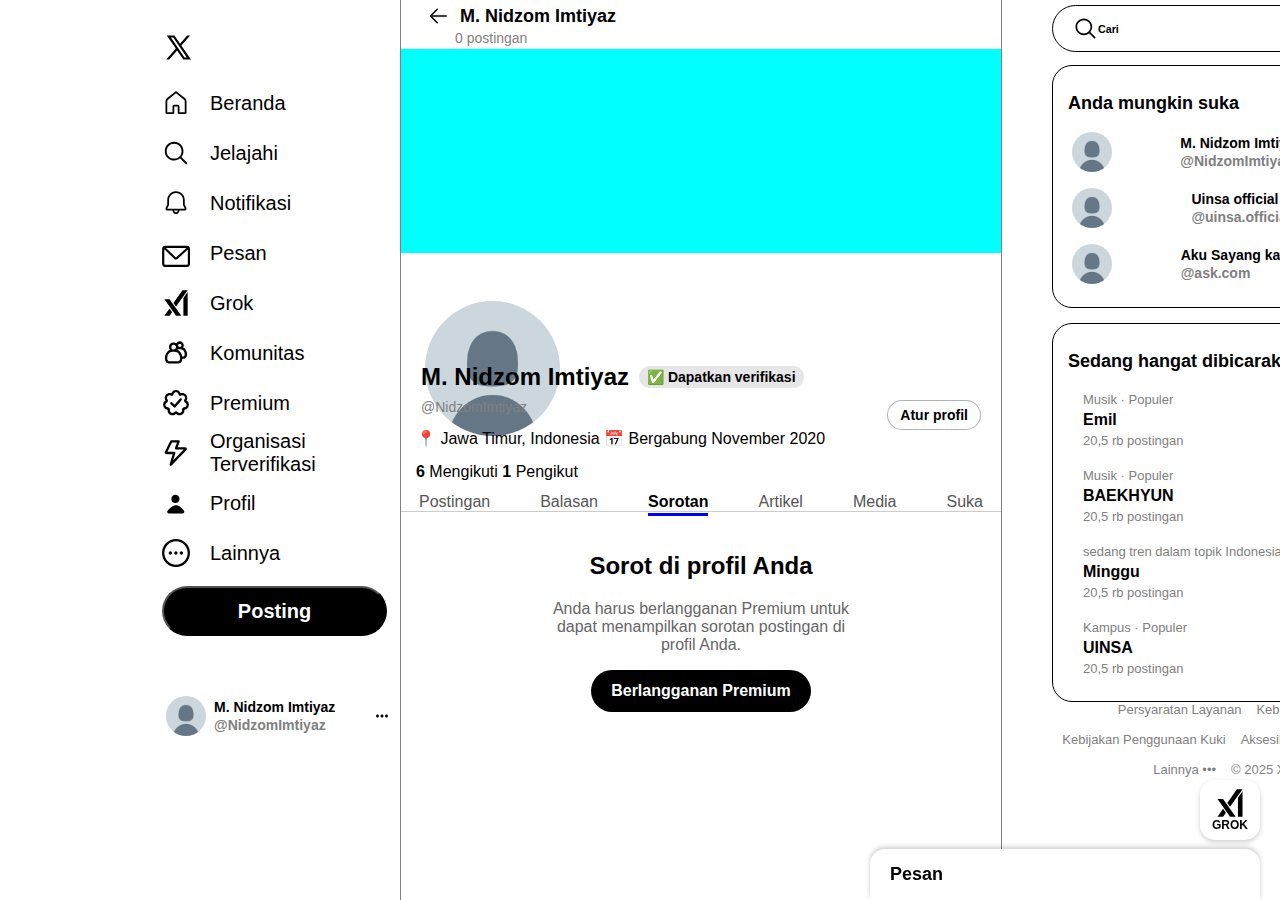
==== Web/M_Nidzom_I(No_3)_X/index.html @ 8bd480e6 "Tugas no 4(X)" ====
<!DOCTYPE html>
<html lang="en">

<head>
    <meta charset="UTF-8">
    <meta name="viewport" content="width=device-width, initial-scale=1.0">
    <title>X</title>
    <link rel="stylesheet" href="style1.css">
    <link rel="icon" href="aset/icons8-x.svg">
</head>

<body>
    <div class="container">
        <div class="kiri">
            <div class="jarakKir">
                <img src="aset/Xtrans.svg" alt="X" id="logo">
                <div class="home">
                    <img src="aset/icons8-home.svg" alt="home" id="home">
                    <h6 id="ber">Beranda</h6>
                </div>

                <div class="search">
                    <img src="aset/icons8-search (1).svg" alt="search" id="search">
                    <h6 id="ber">Jelajahi</h6>
                </div>

                <div class="notif">
                    <img src="aset/icons8-bell.svg" alt="mail" id="notif">
                    <h6 id="ber">Notifikasi</h6>
                </div>

                <div class="pesan">
                    <img src="aset/mail.svg" alt="mesage" id="pesan">
                    <h6 id="ber">Pesan</h6>
                </div>

                <div class="grok">
                    <img src="aset/grok.svg" alt="grok" id="grok">
                    <h6 id="ber">Grok</h6>
                </div>

                <div class="com">
                    <img src="aset/community.svg" alt="community" id="com">
                    <h6 id="ber">Komunitas</h6>
                </div>

                <div class="prem">
                    <img src="aset/verified-svgrepo-com.svg" alt="premium" id="prem">
                    <h6 id="ber">Premium</h6>
                </div>

                <div class="or">
                    <img src="aset/lightning-02-svgrepo-com.svg" alt="organisasi" id="or">
                    <h6 id="ber">Organisasi Terverifikasi</h6>
                </div>

                <div class="pro">
                    <img src="aset/profile-svgrepo-com.svg" alt="profile" id="pro">
                    <h6 id="ber">Profil</h6>
                </div>

                <div class="lain">
                    <img src="aset/more-options-ellipsis-icon.svg" alt="other" id="lain">
                    <h6 id="ber">Lainnya</h6>
                </div><br>

                <div>
                    <button class="posting">
                        <h4 id="pos">Posting</h4>
                    </button>
                </div><br><br><br>

                <div class="profilee">
                    <img src="aset/default_profile_400x400.png" alt="Profile" id="photo">
                    <div class="profile-text">
                        <h4 id="nama">M. Nidzom Imtiyaz</h4>
                        <h4 id="user">@NidzomImtiyaz</h4>
                    </div>
                    <img src="aset/elipsis-h-svgrepo-com.svg" alt="elip" class="elipsis">
                </div>
            </div>
        </div>

        <div class="tengah">
            <div class="header-profil">
                <div class="atas">
                    <img src="aset/back-svgrepo-com.svg" alt="back" id="balik">
                    <h2 class="nama1">M. Nidzom Imtiyaz</h2>
                </div>
                <h6 class="postingan">0 postingan</h6>
            </div>

            <div>
                <div class="kosong"></div>

                <img src="aset/default_profile_400x400.png" alt="profile" id="prof">
                <button id="atur">Atur profil</button>
            </div>

            <div class="bio">
                <div class="atas">
                    <h2 class="nama">M. Nidzom Imtiyaz</h2>
                    <button class="verified">✅ Dapatkan verifikasi</button>
                </div>
                <p class="username">@NidzomImtiyaz</p>

                <div class="info">
                    <span class="icon">📍</span> Jawa Timur, Indonesia
                    <span class="icon">📅</span> Bergabung November 2020
                </div>

                <div class="follow">
                    <span><strong>6</strong> Mengikuti</span>
                    <span><strong>1</strong> Pengikut</span>
                </div>
            </div>

            <div class="tab-menu">
                <span>Postingan</span>
                <span>Balasan</span>
                <span class="active">Sorotan</span>
                <span>Artikel</span>
                <span>Media</span>
                <span>Suka</span>
            </div>

            <div class="highlight">
                <h2 class="title">Sorot di profil Anda</h2>
                <p class="desc">Anda harus berlangganan Premium untuk dapat menampilkan sorotan postingan di profil
                    Anda.</p>
                <button class="premium-btn">Berlangganan Premium</button>
            </div>
        </div>

        <div class="kanan">
            <div class="searchBar">
                <img src="aset/icons8-search (1).svg" id="cari">
                <h6>Cari</h6>
            </div>

            <div class="andaSuk">
                <h1 id="anda">Anda mungkin suka</h1>
                <div class="profileee">
                    <img src="aset/default_profile_400x400.png" alt="Profile" id="photo">
                    <div class="profile-text">
                        <h4 id="nama">M. Nidzom Imtiyaz</h4>
                        <h4 id="user">@NidzomImtiyaz</h4>
                    </div>
                    <button class="ikuti">Ikuti</button>
                </div>

                <div class="profileee">
                    <img src="aset/default_profile_400x400.png" alt="Profile" id="photo">
                    <div class="profile-text">
                        <h4 id="nama">Uinsa official</h4>
                        <h4 id="user">@uinsa.official</h4>
                    </div>
                    <button class="ikuti">Ikuti</button>
                </div>

                <div class="profileee">
                    <img src="aset/default_profile_400x400.png" alt="Profile" id="photo">
                    <div class="profile-text">
                        <h4 id="nama">Aku Sayang kamu</h4>
                        <h4 id="user">@ask.com</h4>
                    </div>
                    <button class="ikuti">Ikuti</button>
                </div>
            </div>

            <div class="hangat">
                <h1 id="anda">Sedang hangat dibicarakan</h1>
                <div class="trend-item">
                    <span class="trend-category">Musik · Populer</span>
                    <p class="trend-name">Emil</p>
                    <span class="trend-count">20,5 rb postingan</span>
                    <span class="more-options">•••</span>
                </div>

                <div class="trend-item">
                    <span class="trend-category">Musik · Populer</span>
                    <p class="trend-name">BAEKHYUN</p>
                    <span class="trend-count">20,5 rb postingan</span>
                    <span class="more-options">•••</span>
                </div>

                <div class="trend-item">
                    <span class="trend-category">sedang tren dalam topik Indonesia</span>
                    <p class="trend-name">Minggu</p>
                    <span class="trend-count">20,5 rb postingan</span>
                    <span class="more-options">•••</span>
                </div>

                <div class="trend-item">
                    <span class="trend-category">Kampus · Populer</span>
                    <p class="trend-name">UINSA</p>
                    <span class="trend-count">20,5 rb postingan</span>
                    <span class="more-options">•••</span>
                </div>
            </div>

            <div class="akhir">
                <a href="#">Persyaratan Layanan</a>
                <a href="#">Kebijakan Privasi</a>
                <a href="#">Kebijakan Penggunaan Kuki</a>
                <a href="#">Aksesibilitas</a>
                <a href="#">Informasi Iklan</a>
                <a href="#">Lainnya •••</a>
                <span>© 2025 X Corp.</span>
            </div>
        </div>

        <div class="grok-btn">
            <img src="aset/grok.svg" alt="GROK">
            <span>GROK</span>
        </div>

        <!-- Header Pesan di bagian bawah -->
        <div class="pesan-bar">
            <span class="pesan-title">Pesan</span>
            <div class="pesan-icons">
                <i class="fas fa-envelope"></i>
                <i class="fas fa-chevron-up"></i>
            </div>
        </div>
    </div>
</body>

</html>
---- Web/M_Nidzom_I(No_3)_X/style1.css ----
body {
    margin: 0;
    padding: 0;
    background-color: #f5f8fa;
    font-family: Arial, Helvetica, sans-serif;
}

.container {
    display: flex;
}

.kiri {
    width: 360px;
    height: 100vh;
    background-color: white;
    border-right: 1px solid gray;
    position: fixed;
    top: 0;
    left: 0;
    display: flex;
    flex-direction: column;
    padding: 20px;
}


.jarakKir {
    padding-left: 142px;
    padding-top: 11px;
}

#logo {
    width: 33px;
    height: 33px;
}

.home {
    margin-top: 20px;
    margin-bottom: 10px;
    width: 50px;
    height: 30px;
    display: flex;
    align-items: center;
}

.search,
.notif,
.pesan,
.grok,
.com,
.prem,
.or,
.pro {
    margin-top: 20px;
    margin-bottom: 10px;
    width: 50px;
    height: 30px;
    display: flex;
    align-items: center;
}

.lain {
    margin-top: 20px;
    width: 50px;
    height: 30px;
    display: flex;
    align-items: center;
}

#home,
#search,
#notif,
#pesan,
#grok,
#com,
#prem,
#or,
#pro,
#lain {
    width: 28px;
    height: 28px;
}

#ber {
    margin-left: 20px;
    font-weight: normal;
    font-size: 20px;
}

.posting {
    width: 225px;
    height: 50px;
    border-radius: 50px;
    display: flex;
    justify-content: center;
    align-items: center;
    background-color: black;
}

#pos {
    font-size: 20px;
    color: white;
}

.profilee {
    display: flex;
    align-items: center;
    gap: 8px;
    padding: 6px 8px;
    width: 230px;
    border-radius: 10px;
    cursor: pointer;
}

#photo {
    width: 40px;
    height: 40px;
    border-radius: 50%;
    object-fit: cover;
    margin-left: -4px;
}

.profile-text {
    display: flex;
    flex-direction: column;
    justify-content: center;
    line-height: 1;
}

#user {
    font-style: normal;
    color: gray;
}

.profile-text h4 {
    margin: 2px 0;
    font-size: 14px;
    color: rgb(0, 0, 0);
}

.elipsis {
    width: 18px;
    height: 18px;
    cursor: pointer;
    margin-left: 30px;
}


.tengah {
    width: 600px;
    min-height: 100vh;
    background-color: white;
    position: relative;
    margin-left: 401px;
    border-right: 1px solid gray;
}

.header-profil {
    display: flex;
    flex-direction: column;
    position: fixed;
    top: 0px;
    width: 570px;
    background-color: white;
    padding: 4px 15px 2px 15px;
    border-bottom: 1px solid rgba(0, 0, 0, 0.1);
    z-index: 100;
}

.header-profil .atas {
    display: flex;
    align-items: center;
    gap: 10px;
    margin-left: 10px;
}

#balik {
    width: 24px;
    height: 24px;
    cursor: pointer;
}

.nama1 {
    font-size: 18px;
    font-weight: bold;
    margin: 0;
}

.postingan {
    font-size: 14px;
    font-weight: normal;
    color: gray;
    margin-top: 2px;
    padding-left: 39px;
    margin-bottom: 0;
}

.kosong {
    width: 600px;
    height: 253px;
    background-color: aqua;
    position: relative;
}

#prof {
    width: 135px;
    height: 135px;
    border-radius: 50%;
    border: 4px solid white;
    position: absolute;
    bottom: 460px;
    left: 20px;
}

#atur {
    position: absolute;
    bottom: 470px;
    right: 20px;
    background-color: white;
    color: black;
    border: 1px solid rgba(0, 0, 0, 0.3);
    border-radius: 20px;
    padding: 6px 12px;
    font-size: 14px;
    font-weight: bold;
    cursor: pointer;
    transition: background-color 0.2s ease-in-out;
}

#atur:hover {
    background-color: rgba(0, 0, 0, 0.05);
}

.bio {
    height: 60px;
    padding: 90px;
    background-color: white;
    display: flex;
    flex-direction: column;
    align-items: flex-start;
}

.bio .atas {
    display: flex;
    align-items: center;
    gap: 10px;
    margin-left: 10px;
}

.atas {
    display: flex;
    align-items: center;
    gap: 10px;
    margin-left: 10px;
}

.nama {
    font-weight: bold;
    position: relative;
    left: -85px;
}

.verified {
    background-color: #e6e6e6;
    border-radius: 15px;
    padding: 3px 8px;
    font-size: 14px;
    font-weight: bold;
    border: none;
    cursor: pointer;
    position: relative;
    left: -85px;
}

.username {
    margin-left: -70px;
    color: gray;
    position: relative;
    top: -15px;
    font-size: 14px;
    margin-top: 3px;
}

.info {
    margin-left: -75px;
    position: relative;
    top: -15px;
}

.follow {
    margin-left: -75px;
}



.tab-menu {
    display: flex;
    justify-content: center;
    gap: 50px;
    font-size: 16px;
    font-weight: 500;
    color: #555;
    margin-bottom: 20px;
    border-bottom: 1px solid #ccc;
}

.tab-menu .active {
    font-weight: bold;
    position: relative;
    color: black;
}

.tab-menu .active::after {
    content: "";
    display: block;
    width: 100%;
    height: 3px;
    background-color: blue;
    position: absolute;
    bottom: -5px;
    left: 0;
}

.highlight {
    text-align: center;
    margin-top: 40px;
}

.desc{
    width: 300px;
    height: 50px;
    position: relative;
    right: -150px;
}

.title {
    font-size: 24px;
    font-weight: bold;
    color: black;
}

.desc {
    font-size: 16px;
    color: #666;
    margin-bottom: 20px;
}

.premium-btn {
    background-color: black;
    color: white;
    border: none;
    padding: 12px 20px;
    font-size: 16px;
    font-weight: bold;
    border-radius: 30px;
    cursor: pointer;
}

.kanan {
    width: 550px;
    min-height: 100vh;
    background-color: white;
}

#cari {
    width: 25px;
    height: 25px;
}

.searchBar {
    width: 345px;
    height: 45px;
    display: flex;
    align-items: center;
    padding-left: 20px;
    margin-left: 50px;
    border: 1px solid black;
    border-radius: 30px;
    margin-top: 5px;
    position: fixed;
    background-color: white;
}

.andaSuk {
    width: 370px;
    border: 1px solid black;
    border-radius: 20px;
    padding: 15px;
    margin-left: 50px;
    margin-top: 65px;
    background-color: white;
}

#anda {
    font-size: 18px;
    font-weight: bold;
    margin-bottom: 10px;
}

/* Kontainer untuk setiap profil */
.profileee {
    display: flex;
    align-items: center;
    justify-content: space-between;
    padding: 8px;
    border-radius: 10px;
    cursor: pointer;
}

/* Foto profil */
.profileee img {
    width: 40px;
    height: 40px;
    border-radius: 50%;
}

/* Nama dan username */
.profileee-info {
    display: flex;
    flex-direction: column;
    gap: 2px;
}

.nama {
    font-weight: bold;
    margin-left: 5px;
}

.username {
    color: gray;
}

/* Tombol Ikuti */
.ikuti {
    width: 60px;
    height: 30px;
    cursor: pointer;
    border: none;
    border-radius: 6px;
    color: white;
    background-color: black;
    font-size: 14px;
    font-weight: bold;
}

.hangat {
    width: 370px;
    border: 1px solid black;
    border-radius: 20px;
    padding: 15px;
    margin-left: 50px;
    margin-top: 15px;
}



.trend-item {
    width: 350px;
    padding: 10px 15px;
    background-color: white;
    border-radius: 10px;
    display: flex;
    flex-direction: column;
    gap: 4px;
    position: relative;
}

.trend-category {
    font-size: 13px;
    color: gray;
}

.trend-name {
    font-size: 16px;
    font-weight: bold;
    margin: 0;
}

.trend-count {
    font-size: 13px;
    color: gray;
}

.more-options {
    position: absolute;
    right: 10px;
    top: 10px;
    font-size: 18px;
    cursor: pointer;
    color: gray;
}

.akhir {
    font-size: 13px;
    color: gray;
    display: flex;
    flex-wrap: wrap;
    gap: 15px;
    justify-content: center;
    align-items: center;
    max-width: 370px;
    text-align: center;
    margin-left: 50px;
}

.akhir a {
    text-decoration: none;
    color: gray;
}

.akhir a:hover {
    text-decoration: underline;
}




.grok-btn {
    position: fixed;
    bottom: 60px;
    right: 20px;
    width: 60px;
    height: 60px;
    background-color: white;
    border-radius: 15px;
    box-shadow: 0 2px 5px rgba(0, 0, 0, 0.2);
    display: flex;
    flex-direction: column;
    align-items: center;
    justify-content: center;
    font-size: 12px;
    font-weight: bold;
    cursor: pointer;
}

.grok-btn img {
    width: 30px;
    height: 30px;
}

/* Style untuk bar Pesan */
.pesan-bar {
    position: fixed;
    bottom: 0;
    right: 20px;
    width: 350px;
    background-color: white;
    display: flex;
    align-items: center;
    justify-content: space-between;
    padding: 15px 20px;
    border-top-left-radius: 15px;
    border-top-right-radius: 15px;
    box-shadow: 0 -2px 5px rgba(0, 0, 0, 0.2);
}

.pesan-title {
    font-size: 18px;
    font-weight: bold;
}

.pesan-icons {
    display: flex;
    gap: 15px;
    font-size: 18px;
    cursor: pointer;
}
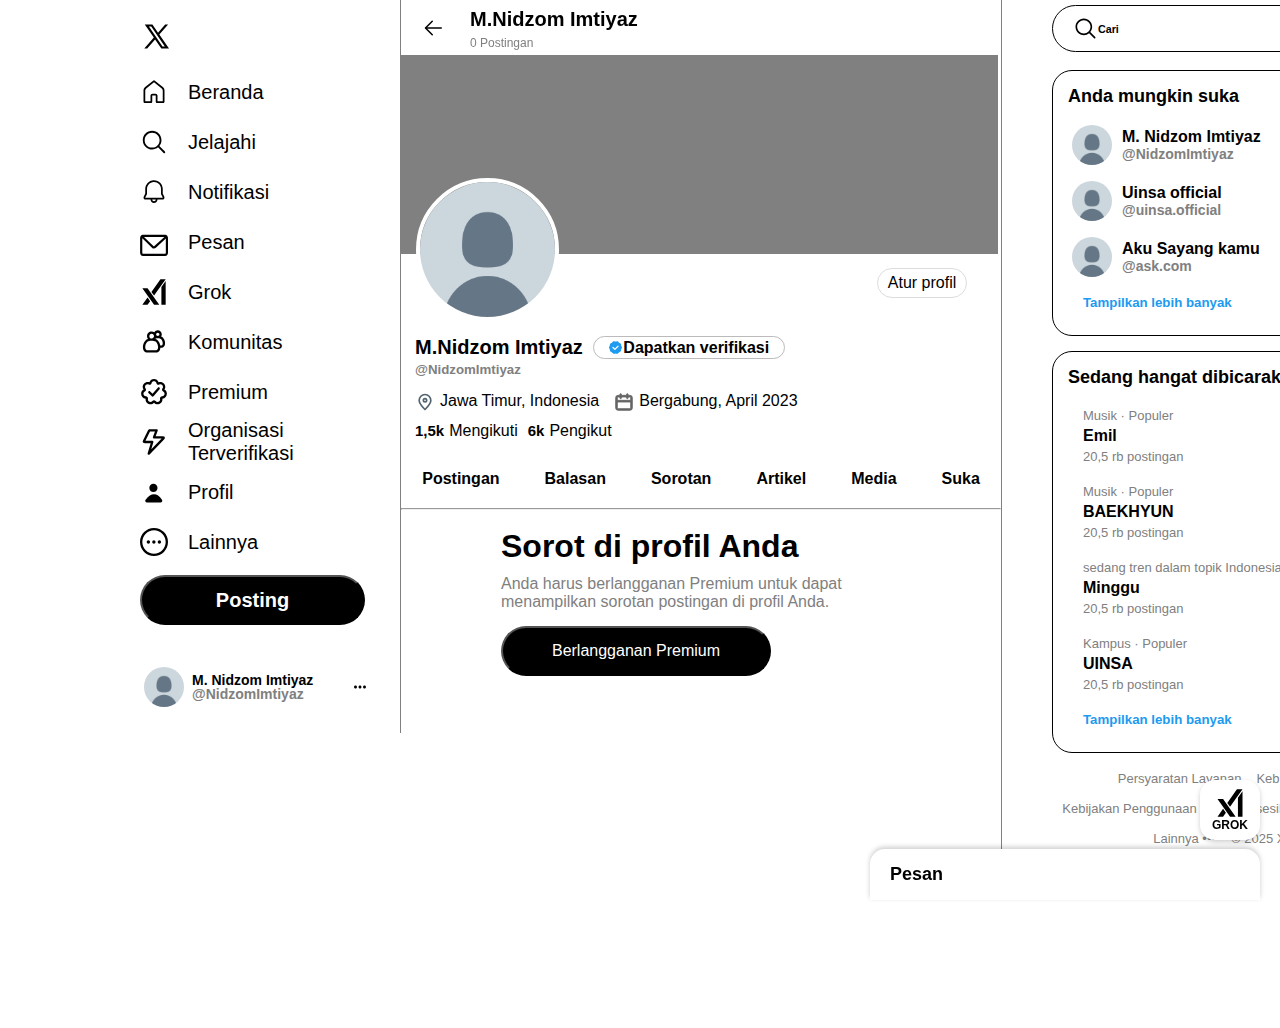
==== commit 491bc691: "Versi Lebih baik No 4" ====
--- a/Web/M_Nidzom_I(No_3)_X/index.html
+++ b/Web/M_Nidzom_I(No_3)_X/index.html
@@ -6,7 +6,7 @@
     <meta name="viewport" content="width=device-width, initial-scale=1.0">
     <title>X</title>
     <link rel="stylesheet" href="style1.css">
-    <link rel="icon" href="aset/icons8-x.svg">
+    <link rel="icon" href="aset/11053969_x_logo_twitter_new_brand_icon.svg">
 </head>
 
 <body>
@@ -14,6 +14,7 @@
         <div class="kiri">
             <div class="jarakKir">
                 <img src="aset/Xtrans.svg" alt="X" id="logo">
+
                 <div class="home">
                     <img src="aset/icons8-home.svg" alt="home" id="home">
                     <h6 id="ber">Beranda</h6>
@@ -82,68 +83,93 @@
         </div>
 
         <div class="tengah">
-            <div class="header-profil">
-                <div class="atas">
-                    <img src="aset/back-svgrepo-com.svg" alt="back" id="balik">
-                    <h2 class="nama1">M. Nidzom Imtiyaz</h2>
-                </div>
-                <h6 class="postingan">0 postingan</h6>
+            <div class="tabKembali">
+                <img src="aset/back-svgrepo-com.svg" alt="Back" id="kembali">
+                <div class="pas">
+                    <h2 id="namaKem">M.Nidzom Imtiyaz</h2>
+                    <p id="iyo">0 Postingan</p>
+                </div>
             </div>
 
             <div>
-                <div class="kosong"></div>
-
-                <img src="aset/default_profile_400x400.png" alt="profile" id="prof">
-                <button id="atur">Atur profil</button>
+                <img src="aset/background.jpg" alt="gambar" id="backgroundProf">
+                <div class="profilAtur">
+                    <img src="aset/default_profile_400x400.png" alt="profile" id="profile1">
+                    <button id="atur">Atur profil</button>
+                </div>
             </div>
 
             <div class="bio">
-                <div class="atas">
-                    <h2 class="nama">M. Nidzom Imtiyaz</h2>
-                    <button class="verified">✅ Dapatkan verifikasi</button>
-                </div>
-                <p class="username">@NidzomImtiyaz</p>
-
-                <div class="info">
-                    <span class="icon">📍</span> Jawa Timur, Indonesia
-                    <span class="icon">📅</span> Bergabung November 2020
-                </div>
-
-                <div class="follow">
-                    <span><strong>6</strong> Mengikuti</span>
-                    <span><strong>1</strong> Pengikut</span>
-                </div>
-            </div>
-
-            <div class="tab-menu">
-                <span>Postingan</span>
-                <span>Balasan</span>
-                <span class="active">Sorotan</span>
-                <span>Artikel</span>
-                <span>Media</span>
-                <span>Suka</span>
-            </div>
-
-            <div class="highlight">
-                <h2 class="title">Sorot di profil Anda</h2>
-                <p class="desc">Anda harus berlangganan Premium untuk dapat menampilkan sorotan postingan di profil
-                    Anda.</p>
-                <button class="premium-btn">Berlangganan Premium</button>
+                <div class="namaVeri">
+                    <h2 id="namaBio">M.Nidzom Imtiyaz</h2>
+                    <div class="verified">
+                        <img src="aset/verified-svgrepo-com (2).svg" alt="ok" id="veri">
+                        <h4>Dapatkan verifikasi</h4>
+                    </div>
+                </div>
+
+                <h5 id="userBio">@NidzomImtiyaz</h5>
+
+                <div class="infoBio">
+                    <div class="lokasi">
+                        <img src="aset/location-pin-alt-1-svgrepo-com.svg" alt="loc" id="location">
+                        <p>Jawa Timur, Indonesia</p>
+                    </div>
+
+                    <div class="lokasi">
+                        <img src="aset/calender.svg" alt="cal" id="location">
+                        <p>Bergabung, April 2023</p>
+                    </div>
+                </div>
+
+                <div class="okee">
+                    <div class="oke">
+                        <h6 id="angka">1,5k</h6>
+                        <p>Mengikuti</p>
+                    </div>
+
+                    <div class="oke">
+                        <h6 id="angka">6k</h6>
+                        <p>Pengikut</p>
+                    </div>
+                </div>
+            </div>
+
+            <div class="contentColumn">
+                <h4 class="posts">Postingan</h4>
+                <h4 class="replies">Balasan</h4>
+                <h4 class="highlight">Sorotan</h4>
+                <h4 class="articles">Artikel</h4>
+                <h4 class="media">Media</h4>
+                <h4 class="likes">Suka</h4>
+            </div>
+
+            <hr><br>
+
+            <div class="konten">
+                <div class="isiKonten">
+                    <h1>Sorot di profil Anda</h1>
+                    <p id="tulisanS">Anda harus berlangganan Premium untuk dapat menampilkan sorotan postingan di profil
+                        Anda.</p>
+                    <button id="tulisanBTN">Berlangganan Premium</button>
+                </div>
             </div>
         </div>
 
         <div class="kanan">
-            <div class="searchBar">
-                <img src="aset/icons8-search (1).svg" id="cari">
-                <h6>Cari</h6>
-            </div>
-
-            <div class="andaSuk">
+            <div class="siaaap">
+                <div class="searchBar">
+                    <img src="aset/icons8-search (1).svg" id="cari">
+                    <h6>Cari</h6>
+                </div>
+            </div>
+
+            <div class="hangat" id="rekomen">
                 <h1 id="anda">Anda mungkin suka</h1>
                 <div class="profileee">
                     <img src="aset/default_profile_400x400.png" alt="Profile" id="photo">
-                    <div class="profile-text">
-                        <h4 id="nama">M. Nidzom Imtiyaz</h4>
+                    <div class="profilee-text">
+                        <h4 id="namaa">M. Nidzom Imtiyaz</h4>
                         <h4 id="user">@NidzomImtiyaz</h4>
                     </div>
                     <button class="ikuti">Ikuti</button>
@@ -151,8 +177,8 @@
 
                 <div class="profileee">
                     <img src="aset/default_profile_400x400.png" alt="Profile" id="photo">
-                    <div class="profile-text">
-                        <h4 id="nama">Uinsa official</h4>
+                    <div class="profilee-text">
+                        <h4 id="namaa">Uinsa official</h4>
                         <h4 id="user">@uinsa.official</h4>
                     </div>
                     <button class="ikuti">Ikuti</button>
@@ -160,11 +186,15 @@
 
                 <div class="profileee">
                     <img src="aset/default_profile_400x400.png" alt="Profile" id="photo">
-                    <div class="profile-text">
-                        <h4 id="nama">Aku Sayang kamu</h4>
+                    <div class="profilee-text">
+                        <h4 id="namaa">Aku Sayang kamu</h4>
                         <h4 id="user">@ask.com</h4>
                     </div>
                     <button class="ikuti">Ikuti</button>
+                </div>
+
+                <div class="trend-item" id="lebih">
+                    <h5>Tampilkan lebih banyak</h5>
                 </div>
             </div>
 
@@ -197,7 +227,11 @@
                     <span class="trend-count">20,5 rb postingan</span>
                     <span class="more-options">•••</span>
                 </div>
-            </div>
+
+                <div class="trend-item" id="lebih">
+                    <h5>Tampilkan lebih banyak</h5>
+                </div>
+            </div><br>
 
             <div class="akhir">
                 <a href="#">Persyaratan Layanan</a>
@@ -215,7 +249,6 @@
             <span>GROK</span>
         </div>
 
-        <!-- Header Pesan di bagian bawah -->
         <div class="pesan-bar">
             <span class="pesan-title">Pesan</span>
             <div class="pesan-icons">
--- a/Web/M_Nidzom_I(No_3)_X/style1.css
+++ b/Web/M_Nidzom_I(No_3)_X/style1.css
@@ -1,7 +1,12 @@
+* {
+    margin: 0;
+    padding: 0;
+}
+
 body {
     margin: 0;
     padding: 0;
-    background-color: #f5f8fa;
+    background-color: #ffffff;
     font-family: Arial, Helvetica, sans-serif;
 }
 
@@ -11,7 +16,7 @@
 
 .kiri {
     width: 360px;
-    height: 100vh;
+    height: 100vp;
     background-color: white;
     border-right: 1px solid gray;
     position: fixed;
@@ -24,8 +29,8 @@
 
 
 .jarakKir {
-    padding-left: 142px;
-    padding-top: 11px;
+    padding-left: 120px;
+    padding-top: -20px;
 }
 
 #logo {
@@ -109,6 +114,7 @@
     width: 230px;
     border-radius: 10px;
     cursor: pointer;
+    margin-top: -18px;
 }
 
 #photo {
@@ -144,216 +150,189 @@
     margin-left: 30px;
 }
 
-
 .tengah {
-    width: 600px;
-    min-height: 100vh;
+    width: 635px;
+    min-height: 100vp;
     background-color: white;
     position: relative;
     margin-left: 401px;
     border-right: 1px solid gray;
 }
 
-.header-profil {
-    display: flex;
-    flex-direction: column;
-    position: fixed;
-    top: 0px;
-    width: 570px;
-    background-color: white;
-    padding: 4px 15px 2px 15px;
-    border-bottom: 1px solid rgba(0, 0, 0, 0.1);
-    z-index: 100;
-}
-
-.header-profil .atas {
-    display: flex;
-    align-items: center;
-    gap: 10px;
-    margin-left: 10px;
-}
-
-#balik {
+
+#kembali {
     width: 24px;
     height: 24px;
-    cursor: pointer;
-}
-
-.nama1 {
-    font-size: 18px;
-    font-weight: bold;
-    margin: 0;
-}
-
-.postingan {
-    font-size: 14px;
-    font-weight: normal;
-    color: gray;
-    margin-top: 2px;
-    padding-left: 39px;
-    margin-bottom: 0;
-}
-
-.kosong {
-    width: 600px;
-    height: 253px;
-    background-color: aqua;
-    position: relative;
-}
-
-#prof {
+    margin-left: 20px;
+    margin-right: 10px;
+}
+
+.tabKembali {
+    background: rgba(255, 255, 255, 0.2);
+    backdrop-filter: blur(10px);
+    width: 596.5px;
+    height: 45px;
+    display: flex;
+    align-items: center;
+    padding: 5px 0;
+    position: fixed;
+    z-index: 1000;
+}
+
+.pas {
+    display: flex;
+    flex-direction: column;
+    justify-content: center;
+    line-height: 1.5;
+    margin-left: 15px;
+}
+
+#namaKem {
+    font-size: 20px;
+    margin-top: 0px;
+}
+
+#iyo {
+    font-size: 12px;
+    color: grey;
+}
+
+#backgroundProf {
+    width: 596.5px;
+    height: 199px;
+    margin-top: 55px;
+}
+
+#profile1 {
     width: 135px;
     height: 135px;
     border-radius: 50%;
     border: 4px solid white;
-    position: absolute;
-    bottom: 460px;
-    left: 20px;
+    position: relative;
+    top: -80px;
+    left: 15px;
+    z-index: 10;
+}
+
+.profilAtur {
+    display: flex;
 }
 
 #atur {
-    position: absolute;
-    bottom: 470px;
-    right: 20px;
-    background-color: white;
-    color: black;
-    border: 1px solid rgba(0, 0, 0, 0.3);
-    border-radius: 20px;
-    padding: 6px 12px;
-    font-size: 14px;
-    font-weight: bold;
-    cursor: pointer;
-    transition: background-color 0.2s ease-in-out;
-}
-
-#atur:hover {
-    background-color: rgba(0, 0, 0, 0.05);
+    width: 90px;
+    height: 30px;
+    margin-left: 333px;
+    margin-top: 10px;
+    border-radius: 50px;
+    font-size: 16px;
+    font-style: bold;
+    border: 1px solid gainsboro;
+    background-color: transparent;
 }
 
 .bio {
-    height: 60px;
-    padding: 90px;
-    background-color: white;
-    display: flex;
-    flex-direction: column;
-    align-items: flex-start;
-}
-
-.bio .atas {
-    display: flex;
-    align-items: center;
+    margin-top: -65px;
+    margin-left: 14px;
+}
+
+#namaBio {
+    font-size: 20px;
+}
+
+#veri {
+    width: 15px;
+    height: 15px;
+}
+
+.namaVeri {
+    display: flex;
+}
+
+.verified {
+    border-radius: 30px;
+    border: 1px solid rgb(187, 187, 187);
+    margin-left: 10px;
+    display: flex;
+    justify-content: center;
+    align-items: center;
+    width: 190px;
+}
+
+#userBio {
+    color: gray;
+    margin-top: 3px;
+    font-style: normal;
+}
+
+#location {
+    width: 20px;
+    height: 20px;
+}
+
+.lokasi {
+    display: flex;
+    margin-top: 15px;
+    gap: 5px;
+}
+
+.infoBio {
+    display: flex;
+    gap: 15px;
+}
+
+.oke {
+    display: flex;
+    gap: 5px;
+}
+
+.okee {
+    display: flex;
     gap: 10px;
-    margin-left: 10px;
-}
-
-.atas {
-    display: flex;
-    align-items: center;
-    gap: 10px;
-    margin-left: 10px;
-}
-
-.nama {
-    font-weight: bold;
-    position: relative;
-    left: -85px;
-}
-
-.verified {
-    background-color: #e6e6e6;
-    border-radius: 15px;
-    padding: 3px 8px;
-    font-size: 14px;
-    font-weight: bold;
-    border: none;
-    cursor: pointer;
-    position: relative;
-    left: -85px;
-}
-
-.username {
-    margin-left: -70px;
-    color: gray;
-    position: relative;
-    top: -15px;
-    font-size: 14px;
-    margin-top: 3px;
-}
-
-.info {
-    margin-left: -75px;
-    position: relative;
-    top: -15px;
-}
-
-.follow {
-    margin-left: -75px;
-}
-
-
-
-.tab-menu {
-    display: flex;
-    justify-content: center;
-    gap: 50px;
-    font-size: 16px;
-    font-weight: 500;
-    color: #555;
+    margin-top: 10px;
+}
+
+#angka {
+    font-size: 15px;
+}
+
+.contentColumn {
+    display: flex;
     margin-bottom: 20px;
-    border-bottom: 1px solid #ccc;
-}
-
-.tab-menu .active {
-    font-weight: bold;
-    position: relative;
-    color: black;
-}
-
-.tab-menu .active::after {
-    content: "";
-    display: block;
-    width: 100%;
-    height: 3px;
-    background-color: blue;
-    position: absolute;
-    bottom: -5px;
-    left: 0;
-}
-
-.highlight {
-    text-align: center;
-    margin-top: 40px;
-}
-
-.desc{
-    width: 300px;
+    justify-content: center;
+    margin-top: 30px;
+    gap: 45px;
+}
+
+.konten {
+    width: 600px;
+    height: 100px;
+    display: flex;
+    justify-content: center;
+}
+
+.isiKonten {
+    width: 400px;
+    height: 500px;
+}
+
+#tulisanS {
+    margin-top: 10px;
+    color: gray;
+}
+
+#tulisanBTN {
+    margin-top: 15px;
+    width: 270px;
     height: 50px;
-    position: relative;
-    right: -150px;
-}
-
-.title {
-    font-size: 24px;
-    font-weight: bold;
-    color: black;
-}
-
-.desc {
-    font-size: 16px;
-    color: #666;
-    margin-bottom: 20px;
-}
-
-.premium-btn {
+    border-radius: 50px;
     background-color: black;
     color: white;
-    border: none;
-    padding: 12px 20px;
     font-size: 16px;
-    font-weight: bold;
-    border-radius: 30px;
-    cursor: pointer;
-}
+}
+
+
+
+
 
 .kanan {
     width: 550px;
@@ -380,14 +359,8 @@
     background-color: white;
 }
 
-.andaSuk {
-    width: 370px;
-    border: 1px solid black;
-    border-radius: 20px;
-    padding: 15px;
-    margin-left: 50px;
-    margin-top: 65px;
-    background-color: white;
+#rekomen {
+    margin-top: 70px;
 }
 
 #anda {
@@ -396,40 +369,44 @@
     margin-bottom: 10px;
 }
 
-/* Kontainer untuk setiap profil */
 .profileee {
     display: flex;
     align-items: center;
-    justify-content: space-between;
     padding: 8px;
     border-radius: 10px;
     cursor: pointer;
-}
-
-/* Foto profil */
+    gap: 10px;
+}
+
+.profilee-text {
+    display: flex;
+    flex-direction: column;
+    line-height: 1.2;
+}
+
 .profileee img {
     width: 40px;
     height: 40px;
     border-radius: 50%;
 }
 
-/* Nama dan username */
 .profileee-info {
     display: flex;
     flex-direction: column;
     gap: 2px;
 }
 
-.nama {
+#nama {
     font-weight: bold;
-    margin-left: 5px;
-}
-
-.username {
-    color: gray;
-}
-
-/* Tombol Ikuti */
+    margin: 0;
+}
+
+#user {
+    color: gray;
+    font-size: 14px;
+    margin: 0;
+}
+
 .ikuti {
     width: 60px;
     height: 30px;
@@ -440,6 +417,7 @@
     background-color: black;
     font-size: 14px;
     font-weight: bold;
+    margin-left: auto;
 }
 
 .hangat {
@@ -511,9 +489,6 @@
     text-decoration: underline;
 }
 
-
-
-
 .grok-btn {
     position: fixed;
     bottom: 60px;
@@ -537,7 +512,6 @@
     height: 30px;
 }
 
-/* Style untuk bar Pesan */
 .pesan-bar {
     position: fixed;
     bottom: 0;
@@ -563,4 +537,20 @@
     gap: 15px;
     font-size: 18px;
     cursor: pointer;
+}
+
+#lebih {
+    color: rgb(29 155 240);
+}
+
+#lebih:hover {
+    background: rgb(205, 204, 204);
+}
+
+.siaaap {
+    width: 510px;
+    height: 55px;
+    background-color: white;
+    position: fixed;
+    z-index: 10;
 }